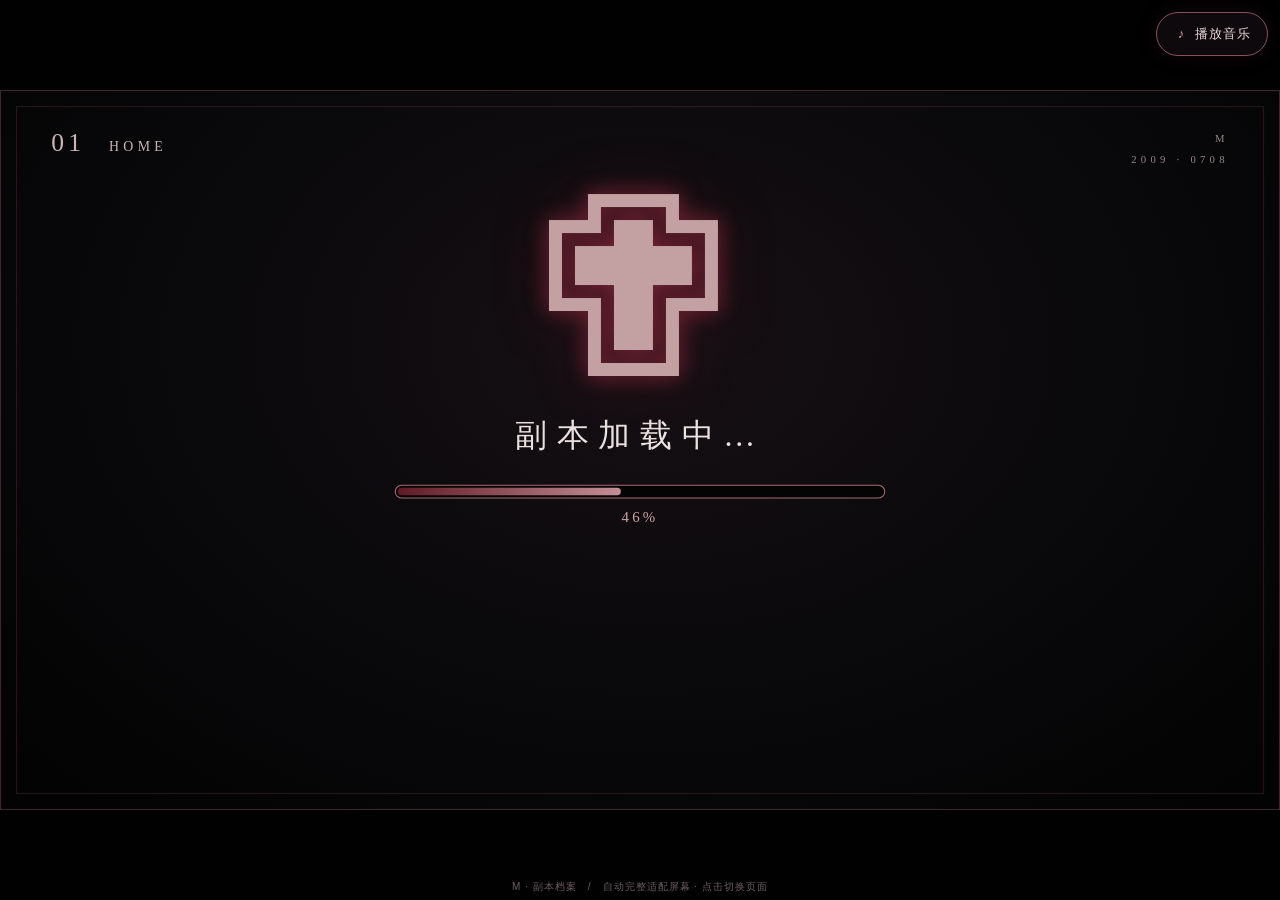
==== m/index.html @ 382a6c75 "Add M profile with seven pages and background music" ====
<!doctype html>
<html lang="zh-CN"><head><meta charset="utf-8"><meta name="viewport" content="width=device-width,initial-scale=1,viewport-fit=cover">
<title>M · 副本档案</title>
<style>
:root{--red:#9c343e;--rose:#c98d91;--white:#e9e0df;--muted:#8e8587;--black:#070708}
*{box-sizing:border-box}html,body{margin:0;width:100%;height:100%;overflow:hidden;overscroll-behavior:none;touch-action:manipulation;background:#020203;color:var(--white);font-family:"Noto Serif SC","Songti SC","SimSun",serif}
button,a{font:inherit}button{cursor:pointer}.stage{position:absolute;width:1200px;height:675px;left:50%;top:50%;transform-origin:center center;overflow:hidden;background:radial-gradient(ellipse at 51% 35%,#171014 0%,#0a090b 48%,#030304 92%);border:1px solid #3b282b;box-shadow:0 0 90px #000}
.stage:before{content:"";pointer-events:none;position:absolute;inset:14px;border:1px solid rgba(179,103,110,.22);z-index:1}.stage:after{content:"";pointer-events:none;position:absolute;inset:0;background:repeating-linear-gradient(0deg,transparent 0 3px,rgba(255,255,255,.012) 4px);opacity:.35;z-index:1}
 .page{display:none;position:absolute;inset:0;padding:48px 70px;opacity:0;transform:translateX(0);will-change:transform,opacity}.page.active{display:block;opacity:1}.page.slide-in-right{display:block;animation:slideInRight .55s cubic-bezier(.2,.8,.2,1) both}.page.slide-in-left{display:block;animation:slideInLeft .55s cubic-bezier(.2,.8,.2,1) both}.page.slide-out-left{display:block;animation:slideOutLeft .55s cubic-bezier(.2,.8,.2,1) both;pointer-events:none}.page.slide-out-right{display:block;animation:slideOutRight .55s cubic-bezier(.2,.8,.2,1) both;pointer-events:none}@keyframes slideInRight{from{opacity:.3;transform:translateX(100%)}to{opacity:1;transform:translateX(0)}}@keyframes slideInLeft{from{opacity:.3;transform:translateX(-100%)}to{opacity:1;transform:translateX(0)}}@keyframes slideOutLeft{from{opacity:1;transform:translateX(0)}to{opacity:.3;transform:translateX(-100%)}}@keyframes slideOutRight{from{opacity:1;transform:translateX(0)}to{opacity:.3;transform:translateX(100%)}}
.corner{position:absolute;top:35px;left:47px;color:#c9b5b6;letter-spacing:4px;font-size:13px;z-index:3}.corner b{font-size:24px;font-weight:400;margin-right:15px}.date{position:absolute;right:47px;top:35px;text-align:right;line-height:1.9;letter-spacing:4px;color:#99868a;font-size:10px;z-index:3}
.cross{color:#c3a1a3;font-size:160px;line-height:1;text-shadow:0 0 20px #7e2538,0 0 45px #3d1520;font-family:Georgia,serif}
.ornament{position:absolute;color:#76333b;opacity:.6;font-size:26px;pointer-events:none}
.navbtn{position:absolute;right:70px;bottom:48px;z-index:5;min-width:205px;border:1px solid #a96a73;background:#090809;color:#f2e6e3;padding:13px 22px;letter-spacing:4px;font-size:19px;transition:.2s;box-shadow:0 0 0 5px rgba(120,44,55,.08)}.navbtn:hover,.search:hover,.card:hover{background:#251116;border-color:#e3a4ab;transform:translateY(-2px)}.navbtn:before{content:"✣";color:#b96b76;margin-right:15px}.back{position:absolute;bottom:54px;left:70px;background:none;border:none;color:#a28b8e;letter-spacing:4px;font-size:14px;z-index:4}.back:hover{color:white}
.homecenter{position:absolute;top:92px;left:0;right:0;text-align:center}.homecenter .cross{font-size:195px}.loadtitle{font-size:30px;letter-spacing:9px;margin-top:16px}.track{width:460px;height:13px;border:1px solid #a86a72;border-radius:20px;margin:25px auto 10px;padding:2px;background:#050405}.fill{height:100%;width:0;background:linear-gradient(90deg,#5e1b27,#c58e96);border-radius:20px;transition:width .12s}.percent{font:14px Georgia;color:#d2a4a8;letter-spacing:3px}.boss{display:none;font-size:23px;letter-spacing:5px;color:#cba0a3;margin-top:24px}.boss.show{display:block;animation:appear .7s ease}.homebtn{opacity:0;pointer-events:none}.homebtn.show{opacity:1;pointer-events:auto}
.portrait{position:absolute;left:385px;top:27px;height:645px;width:430px;object-fit:contain;object-position:center center;mix-blend-mode:screen;filter:contrast(1.16) brightness(1.08);mask-image:linear-gradient(to bottom,black 0%,black 94%,transparent 100%);z-index:2}
.halo{position:absolute;left:420px;top:72px;width:360px;height:360px;border:1px solid #5e323b;border-radius:50%;box-shadow:0 0 0 26px rgba(110,42,51,.045),0 0 0 58px rgba(110,42,51,.035)}
.info{position:absolute;z-index:4;border-top:1px solid #74454e;border-bottom:1px solid #74454e;padding:14px 12px;min-width:260px;background:linear-gradient(90deg,rgba(5,4,5,.92),rgba(10,7,9,.85),rgba(5,4,5,.72));box-shadow:0 0 30px rgba(0,0,0,.6)}.info .num{color:#b86570;font:36px Georgia}.info .big{font-size:28px;letter-spacing:7px}.info .small{font-size:17px;letter-spacing:3px;line-height:2}.i1{left:115px;top:155px}.i2{right:88px;top:205px}.i3{left:115px;bottom:140px}
.heading{text-align:center;font-size:36px;letter-spacing:10px;margin-top:16px}.subheading{text-align:center;font:12px Georgia;letter-spacing:8px;color:#9d626c;margin:10px}
.cards{display:grid;grid-template-columns:repeat(4,1fr);gap:19px;position:absolute;left:70px;right:70px;top:190px;bottom:100px}.card{border:1px solid #84525a;background:linear-gradient(180deg,#140e11,#070608);color:var(--white);padding:22px 8px;position:relative;transition:.2s;text-align:center}.card:before{content:"✟";display:block;font-size:44px;color:#9d616b;margin-bottom:55px}.card:after{content:"✦";display:block;color:#a36c72;margin-top:44px}.card h2{font-size:24px;letter-spacing:3px;font-weight:400}.card p{font-size:16px;color:#bc8b90;letter-spacing:4px}.card span{font:12px Georgia;color:#756266;letter-spacing:5px}
.wordarea{position:absolute;inset:125px 90px 145px}.word{position:absolute;display:block;color:#e6d5d5;text-shadow:0 0 22px rgba(135,45,58,.2);white-space:nowrap}.word:nth-of-type(2n){color:#bd9298}.word:nth-of-type(1){left:5%;top:12%;font-size:64px;transform:rotate(-8deg)}.word:nth-of-type(2){left:58%;top:15%;font-size:52px;transform:rotate(8deg)}.word:nth-of-type(3){left:29%;top:47%;font-size:42px;transform:rotate(-5deg)}.word:nth-of-type(4){left:69%;top:66%;font-size:48px;transform:rotate(7deg)}.word:nth-of-type(5){left:7%;top:73%;font-size:40px;transform:rotate(-11deg)}
.search{position:absolute;bottom:65px;left:50%;transform:translateX(-50%);width:390px;padding:16px 25px;background:#050506;border:1px solid #a86e77;border-radius:30px;color:white;letter-spacing:7px;font-size:19px;transition:background .2s}.search:hover{transform:translateX(-50%) translateY(-2px)}.search:before{content:"⌕";font-size:25px;position:absolute;left:24px;top:10px;color:#a96d77}
.rulesbox{position:absolute;left:155px;right:155px;top:96px;bottom:90px;border:1px solid #81525a;background:#0c090bcc;padding:29px 56px;overflow:auto;scrollbar-color:#81404d #0a090b}.rulesbox h1{margin:0 0 19px;text-align:center;letter-spacing:10px;font-size:28px;font-weight:400}.rulesbox p{font-size:17px;line-height:1.55;margin:4px 0;letter-spacing:1px}.rulesbox .highlight{color:#d38790}.rulesbox footer{border-top:1px solid #573039;margin-top:20px;padding-top:14px;color:#c6767f;font-size:15px;line-height:1.8}
.hint{position:fixed;bottom:8px;left:50%;transform:translateX(-50%);color:#6d5d60;font:11px sans-serif;letter-spacing:2px}
@media (prefers-reduced-motion:reduce){.page{animation:none!important}.fill{transition:none}}

/* Pages 4–6: subtle animated crimson filaments beneath the floating words */
.wordarea{isolation:isolate}
.wordarea .word{z-index:2;animation:wordBreathe 6s ease-in-out infinite alternate}
.wordarea .word:nth-of-type(2){animation-delay:-1.1s}
.wordarea .word:nth-of-type(3){animation-delay:-2.5s}
.wordarea .word:nth-of-type(4){animation-delay:-3.4s}
.wordarea .word:nth-of-type(5){animation-delay:-4.2s}
.redcurrents{position:absolute;inset:0;width:100%;height:100%;z-index:0;overflow:visible;pointer-events:none;opacity:.85}
.redcurrents path{fill:none;stroke-linecap:round;stroke-linejoin:round}
.redcurrents .shadowline{stroke:#6b182b;stroke-width:4;opacity:.19;filter:blur(7px)}
.redcurrents .coreline{stroke:url(#crimson-current);stroke-width:1.3;opacity:.6;stroke-dasharray:12 25 75 26;animation:currentFlow 11s linear infinite}
.redcurrents .lightline{stroke:#e56b78;stroke-width:1.1;opacity:0;stroke-dasharray:2 100;animation:lightPulse 7s ease-in-out infinite}
.redcurrents .lightline:nth-of-type(3n){animation-delay:-2s}
.redcurrents .lightline:nth-of-type(3n + 1){animation-delay:-4s}
@keyframes currentFlow{to{stroke-dashoffset:-275}}
@keyframes lightPulse{0%,100%{opacity:.04;stroke-dashoffset:0}45%{opacity:.7}75%{opacity:.1;stroke-dashoffset:-190}}
@keyframes wordBreathe{from{filter:brightness(.9)}to{filter:brightness(1.13)}}
@media (prefers-reduced-motion:reduce){.wordarea .word,.redcurrents path{animation:none!important}.redcurrents .coreline{stroke-dasharray:none}}

/* The player lives outside the changing pages and remains usable on phones. */
.music-toggle{position:fixed;right:max(12px,env(safe-area-inset-right));top:max(12px,env(safe-area-inset-top));z-index:20;min-height:44px;min-width:112px;padding:10px 14px;border:1px solid #89515b;border-radius:24px;background:#100a0eee;color:#ead6d9;font:13px/1.3 sans-serif;letter-spacing:1px;box-shadow:0 0 22px #7b263326;touch-action:manipulation}
.music-toggle:hover{background:#2a111a;border-color:#d48b97}.music-toggle:focus-visible{outline:2px solid #f0bac5;outline-offset:3px}
.music-toggle[aria-pressed="true"]{border-color:#c97b89}.music-toggle .music-icon{display:inline-block;width:17px;margin-right:5px;color:#db9ca7}
.portrait,.halo{left:50%;transform:translateX(-50%)}
.rulesbox{padding:22px 40px}.rulesbox h1{font-size:26px;margin-bottom:12px}.rulesbox p{font-size:15px;line-height:1.45;margin:3px 0}.rulesbox footer{margin-top:10px;padding-top:8px;font-size:14px;line-height:1.5}
.hint{bottom:max(6px,env(safe-area-inset-bottom));max-width:95%;white-space:nowrap;letter-spacing:1px;font-size:10px}
@media(max-width:600px){.music-toggle{font-size:12px;min-width:106px}.hint{font-size:9px;letter-spacing:0}}

/* Keep the original floating type treatment while fitting the new wording. */
#p4 .word:nth-of-type(1){font-size:54px;left:5%;top:12%}#p4 .word:nth-of-type(2){font-size:48px;left:63%;top:15%}#p4 .word:nth-of-type(3){font-size:43px;left:29%;top:47%}#p4 .word:nth-of-type(4){font-size:56px;left:74%;top:68%}#p4 .word:nth-of-type(5){font-size:31px;left:4%;top:79%}
.words-2 .word:nth-of-type(1){left:12%;top:26%;font-size:70px}.words-2 .word:nth-of-type(2){left:56%;top:58%;font-size:61px}
.words-1 .word:nth-of-type(1){left:50%;top:46%;font-size:70px;transform:translate(-50%,-50%) rotate(-5deg)}
#p7 .word:nth-of-type(1){left:9%;top:18%;font-size:64px}#p7 .word:nth-of-type(2){left:62%;top:19%;font-size:60px}#p7 .word:nth-of-type(3){left:28%;top:56%;font-size:50px}#p7 .word:nth-of-type(4){left:73%;top:73%;font-size:54px}
</style></head><body>
<audio id="background-music" loop preload="none" playsinline aria-label="背景音乐：pulsebreaker - slowed"><source src="pulsebreaker-slowed.mp3" type="audio/mpeg"></audio>
<button type="button" class="music-toggle" id="music-toggle" aria-pressed="false" aria-label="播放背景音乐" title="pulsebreaker - slowed"><span class="music-icon" aria-hidden="true">♪</span><span id="music-label">播放音乐</span></button>
<main class="stage" id="stage">
<section class="page active" id="p1"><div class="corner"><b>01</b> HOME</div><div class="date">M<br>2009 · 0708</div>
<div class="homecenter"><div class="cross">✟</div><div class="loadtitle" id="loadtitle">副本加载中…</div><div class="track"><div class="fill" id="fill"></div></div><div class="percent" id="percent">0%</div><div class="boss" id="boss">本次副本 BOSS — M</div></div>
<button class="navbtn homebtn" id="enter" onclick="startMusic();go(2)">进入副本 →</button></section>
<section class="page" id="p2"><div class="corner"><b>02</b> CATALOG</div><div class="date">M<br>2009 · 0708</div><div class="halo"></div>
<img class="portrait" src="portrait.webp" decoding="async" alt="黑白雕刻风格的持剑天使人物">
<div class="info i1"><div class="num">01</div><div class="big">M</div><div class="small">2009 0708</div></div>
<div class="info i2"><div class="num">02</div><div class="small">双子　DOM</div></div>
<div class="info i3"><div class="num">03</div><div class="big">INFP</div><div class="small">15无</div></div>
<button class="back" onclick="go(1)">← BACK</button><button class="navbtn" onclick="go(3)">通关步骤 →</button></section>
<section class="page" id="p3"><div class="corner"><b>03</b> STRATEGY</div><div class="date">M<br>2009 · 0708</div><div class="heading">副本攻略</div><div class="subheading">CHOOSE YOUR ROUTE</div>
<div class="cards"><button class="card" onclick="go(4)"><h2>群鸦的悲鸣</h2><p>病恋</p><span>01</span></button><button class="card" onclick="go(5)"><h2>齿间的荆棘</h2><p>喜点</p><span>02</span></button><button class="card" onclick="go(6)"><h2>虔诚的罪恶</h2><p>雷点</p><span>03</span></button><button class="card" onclick="go(7)"><h2>劽翅的蝴蝶</h2><p>虚恋</p><span>04</span></button></div><button class="back" onclick="go(2)">← BACK</button></section>
<section class="page route-page" id="p4"><div class="corner"><b>04</b> ROUTE 01 · 病恋</div><div class="date">群鸦的悲鸣</div><div class="wordarea words-5"><svg class="redcurrents" viewBox="0 0 1020 405" preserveAspectRatio="none" aria-hidden="true"><defs><linearGradient id="crimson-current-m4" x1="0" y1="0" x2="1" y2="1"><stop offset="0" stop-color="#321018"/><stop offset=".38" stop-color="#a43c4e"/><stop offset=".64" stop-color="#d96a78"/><stop offset="1" stop-color="#42141f"/></linearGradient></defs>
<path class="shadowline" d="M135 102 C255 40 370 95 565 112 S785 120 852 105 M225 145 C325 215 445 220 500 245 S700 288 805 305 M150 325 C295 325 325 270 470 255 S620 185 790 148"/>
<path class="coreline" style="stroke:url(#crimson-current-m4)" d="M135 102 C255 40 370 95 565 112 S785 120 852 105 M225 145 C325 215 445 220 500 245 S700 288 805 305 M150 325 C295 325 325 270 470 255 S620 185 790 148"/>
<path class="lightline" d="M135 102 C255 40 370 95 565 112 S785 120 852 105 M225 145 C325 215 445 220 500 245 S700 288 805 305 M150 325 C295 325 325 270 470 255 S620 185 790 148"/></svg><span class="word">小狗1或0</span><span class="word">暧昧微擦</span><span class="word">低无思维跳脱</span><span class="word">dom</span><span class="word">无指定风格将随机刷新</span></div><button class="search" onclick="window.open('https://www.kdocs.cn/l/crRBQ91KR1IU','_blank','noopener')">查看详情　›</button><button class="back" onclick="go(3)">← BACK</button></section>
<section class="page route-page" id="p5"><div class="corner"><b>05</b> ROUTE 02 · 喜点</div><div class="date">齿间的荆棘</div><div class="wordarea words-2"><svg class="redcurrents" viewBox="0 0 1020 405" preserveAspectRatio="none" aria-hidden="true"><defs><linearGradient id="crimson-current-m5" x1="0" y1="0" x2="1" y2="1"><stop offset="0" stop-color="#321018"/><stop offset=".38" stop-color="#a43c4e"/><stop offset=".64" stop-color="#d96a78"/><stop offset="1" stop-color="#42141f"/></linearGradient></defs>
<path class="shadowline" d="M135 102 C255 40 370 95 565 112 S785 120 852 105 M225 145 C325 215 445 220 500 245 S700 288 805 305 M150 325 C295 325 325 270 470 255 S620 185 790 148"/>
<path class="coreline" style="stroke:url(#crimson-current-m5)" d="M135 102 C255 40 370 95 565 112 S785 120 852 105 M225 145 C325 215 445 220 500 245 S700 288 805 305 M150 325 C295 325 325 270 470 255 S620 185 790 148"/>
<path class="lightline" d="M135 102 C255 40 370 95 565 112 S785 120 852 105 M225 145 C325 215 445 220 500 245 S700 288 805 305 M150 325 C295 325 325 270 470 255 S620 185 790 148"/></svg><span class="word">强势</span><span class="word">绝对服从</span></div><button class="back" onclick="go(3)">← BACK</button></section>
<section class="page route-page" id="p6"><div class="corner"><b>06</b> ROUTE 03 · 雷点</div><div class="date">虔诚的罪恶</div><div class="wordarea words-1"><svg class="redcurrents" viewBox="0 0 1020 405" preserveAspectRatio="none" aria-hidden="true"><defs><linearGradient id="crimson-current-m6" x1="0" y1="0" x2="1" y2="1"><stop offset="0" stop-color="#321018"/><stop offset=".38" stop-color="#a43c4e"/><stop offset=".64" stop-color="#d96a78"/><stop offset="1" stop-color="#42141f"/></linearGradient></defs>
<path class="shadowline" d="M135 102 C255 40 370 95 565 112 S785 120 852 105 M225 145 C325 215 445 220 500 245 S700 288 805 305 M150 325 C295 325 325 270 470 255 S620 185 790 148"/>
<path class="coreline" style="stroke:url(#crimson-current-m6)" d="M135 102 C255 40 370 95 565 112 S785 120 852 105 M225 145 C325 215 445 220 500 245 S700 288 805 305 M150 325 C295 325 325 270 470 255 S620 185 790 148"/>
<path class="lightline" d="M135 102 C255 40 370 95 565 112 S785 120 852 105 M225 145 C325 215 445 220 500 245 S700 288 805 305 M150 325 C295 325 325 270 470 255 S620 185 790 148"/></svg><span class="word">拒搞笑男女</span></div><button class="back" onclick="go(3)">← BACK</button></section>
<section class="page route-page" id="p7"><div class="corner"><b>07</b> ROUTE 04 · 虚恋</div><div class="date">劽翅的蝴蝶</div><div class="wordarea words-4"><svg class="redcurrents" viewBox="0 0 1020 405" preserveAspectRatio="none" aria-hidden="true"><defs><linearGradient id="crimson-current-m7" x1="0" y1="0" x2="1" y2="1"><stop offset="0" stop-color="#321018"/><stop offset=".38" stop-color="#a43c4e"/><stop offset=".64" stop-color="#d96a78"/><stop offset="1" stop-color="#42141f"/></linearGradient></defs>
<path class="shadowline" d="M135 102 C255 40 370 95 565 112 S785 120 852 105 M225 145 C325 215 445 220 500 245 S700 288 805 305 M150 325 C295 325 325 270 470 255 S620 185 790 148"/>
<path class="coreline" style="stroke:url(#crimson-current-m7)" d="M135 102 C255 40 370 95 565 112 S785 120 852 105 M225 145 C325 215 445 220 500 245 S700 288 805 305 M150 325 C295 325 325 270 470 255 S620 185 790 148"/>
<path class="lightline" d="M135 102 C255 40 370 95 565 112 S785 120 852 105 M225 145 C325 215 445 220 500 245 S700 288 805 305 M150 325 C295 325 325 270 470 255 S620 185 790 148"/></svg><span class="word">暧昧</span><span class="word">高擦</span><span class="word">意识流</span><span class="word">纯爱</span></div><button class="back" onclick="go(3)">← BACK</button></section>
</main><div class="hint">M · 副本档案　/　自动完整适配屏幕 · 点击切换页面</div>
<script>
const music = document.getElementById('background-music');
const musicToggle = document.getElementById('music-toggle');
const musicLabel = document.getElementById('music-label');
let musicWanted = true;
music.volume = 0.65;
function syncMusicButton(){
 const playing = !music.paused && !music.ended;
 musicToggle.setAttribute('aria-pressed', String(playing));
 musicToggle.setAttribute('aria-label', playing ? '暂停背景音乐' : '播放背景音乐');
 musicLabel.textContent = playing ? '暂停音乐' : '播放音乐';
}
function startMusic(){
 if(!musicWanted) return;
 const pending = music.play();
 if(pending) pending.then(()=>{if(!musicWanted)music.pause();syncMusicButton();}).catch(()=>{
  syncMusicButton();
  if(musicWanted && !music.error){musicLabel.textContent='点击播放';musicToggle.title='点击进入副本或此按钮，播放背景音乐';}
 });
}
musicToggle.addEventListener('click',()=>{
 if(!music.paused){musicWanted=false;music.pause();}
 else{musicWanted=true;startMusic();}
 syncMusicButton();
});
music.addEventListener('play',syncMusicButton);
music.addEventListener('pause',syncMusicButton);
music.addEventListener('error',()=>{musicLabel.textContent='重试音乐';musicToggle.title='音乐加载失败，点击重试';});
// Start the persistent player from the entry button to keep initial loading light.

let current=1,transitioning=false;
function go(n){
 if(transitioning||n===current||n<1||n>7)return;
 transitioning=true;
 const old=document.getElementById('p'+current),next=document.getElementById('p'+n);
 const reverse=n===1||n===2&&current===3||n===3&&current>=4;
 const reduced=window.matchMedia('(prefers-reduced-motion: reduce)').matches;
 old.classList.remove('active');next.classList.add('active');
 if(!reduced){old.classList.add(reverse?'slide-out-right':'slide-out-left');next.classList.add(reverse?'slide-in-left':'slide-in-right');}
 current=n;
 setTimeout(()=>{old.classList.remove('slide-out-left','slide-out-right');next.classList.remove('slide-in-left','slide-in-right');transitioning=false;},reduced?0:570);
}
function resize(){let s=document.getElementById('stage'),w=Math.min(document.documentElement.clientWidth,window.visualViewport?.width||innerWidth),h=Math.min(document.documentElement.clientHeight,window.visualViewport?.height||innerHeight),scale=Math.min(w/1200,h/675);s.style.transform='translate(-50%,-50%) scale('+scale+')';}
addEventListener('resize',resize);window.visualViewport?.addEventListener('resize',resize);resize();
let v=0;let timer=setInterval(()=>{v=Math.min(100,v+2);document.getElementById('fill').style.width=v+'%';document.getElementById('percent').textContent=v+'%';if(v>=100){clearInterval(timer);document.getElementById('loadtitle').textContent='副本已加载完成';document.getElementById('boss').classList.add('show');document.getElementById('enter').classList.add('show');}},45);
</script></body></html>
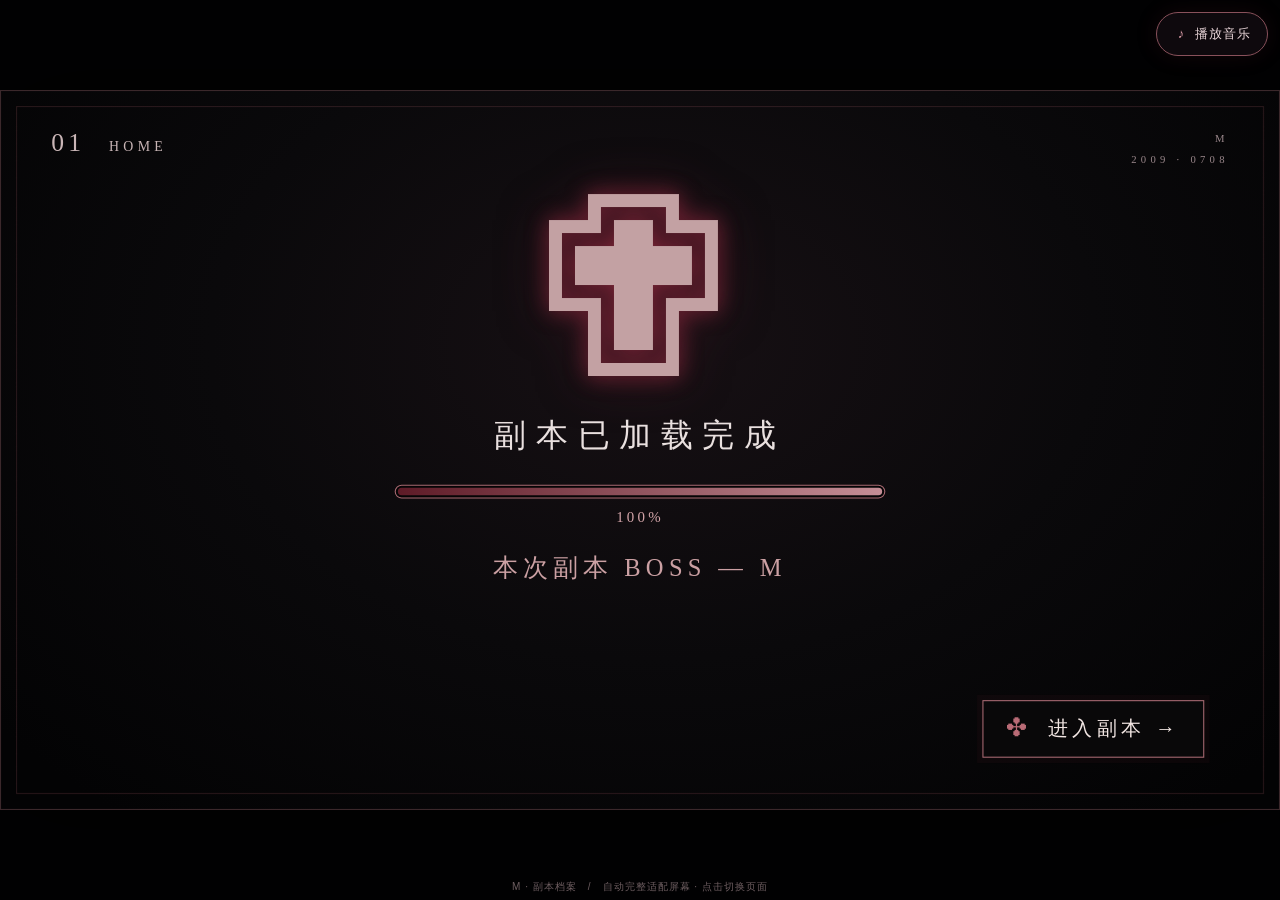
==== commit e4642ae6: "Speed up M entry and preload portrait" ====
--- a/m/index.html
+++ b/m/index.html
@@ -56,7 +56,8 @@
 .words-2 .word:nth-of-type(1){left:12%;top:26%;font-size:70px}.words-2 .word:nth-of-type(2){left:56%;top:58%;font-size:61px}
 .words-1 .word:nth-of-type(1){left:50%;top:46%;font-size:70px;transform:translate(-50%,-50%) rotate(-5deg)}
 #p7 .word:nth-of-type(1){left:9%;top:18%;font-size:64px}#p7 .word:nth-of-type(2){left:62%;top:19%;font-size:60px}#p7 .word:nth-of-type(3){left:28%;top:56%;font-size:50px}#p7 .word:nth-of-type(4){left:73%;top:73%;font-size:54px}
-</style></head><body>
+</style><link rel="preload" as="image" href="portrait.webp">
+</head><body>
 <audio id="background-music" loop preload="none" playsinline aria-label="背景音乐：pulsebreaker - slowed"><source src="pulsebreaker-slowed.mp3" type="audio/mpeg"></audio>
 <button type="button" class="music-toggle" id="music-toggle" aria-pressed="false" aria-label="播放背景音乐" title="pulsebreaker - slowed"><span class="music-icon" aria-hidden="true">♪</span><span id="music-label">播放音乐</span></button>
 <main class="stage" id="stage">
@@ -132,5 +133,5 @@
 }
 function resize(){let s=document.getElementById('stage'),w=Math.min(document.documentElement.clientWidth,window.visualViewport?.width||innerWidth),h=Math.min(document.documentElement.clientHeight,window.visualViewport?.height||innerHeight),scale=Math.min(w/1200,h/675);s.style.transform='translate(-50%,-50%) scale('+scale+')';}
 addEventListener('resize',resize);window.visualViewport?.addEventListener('resize',resize);resize();
-let v=0;let timer=setInterval(()=>{v=Math.min(100,v+2);document.getElementById('fill').style.width=v+'%';document.getElementById('percent').textContent=v+'%';if(v>=100){clearInterval(timer);document.getElementById('loadtitle').textContent='副本已加载完成';document.getElementById('boss').classList.add('show');document.getElementById('enter').classList.add('show');}},45);
+let v=0;let timer=setInterval(()=>{v=Math.min(100,v+2);document.getElementById('fill').style.width=v+'%';document.getElementById('percent').textContent=v+'%';if(v>=100){clearInterval(timer);document.getElementById('loadtitle').textContent='副本已加载完成';document.getElementById('boss').classList.add('show');document.getElementById('enter').classList.add('show');}},10);
 </script></body></html>
